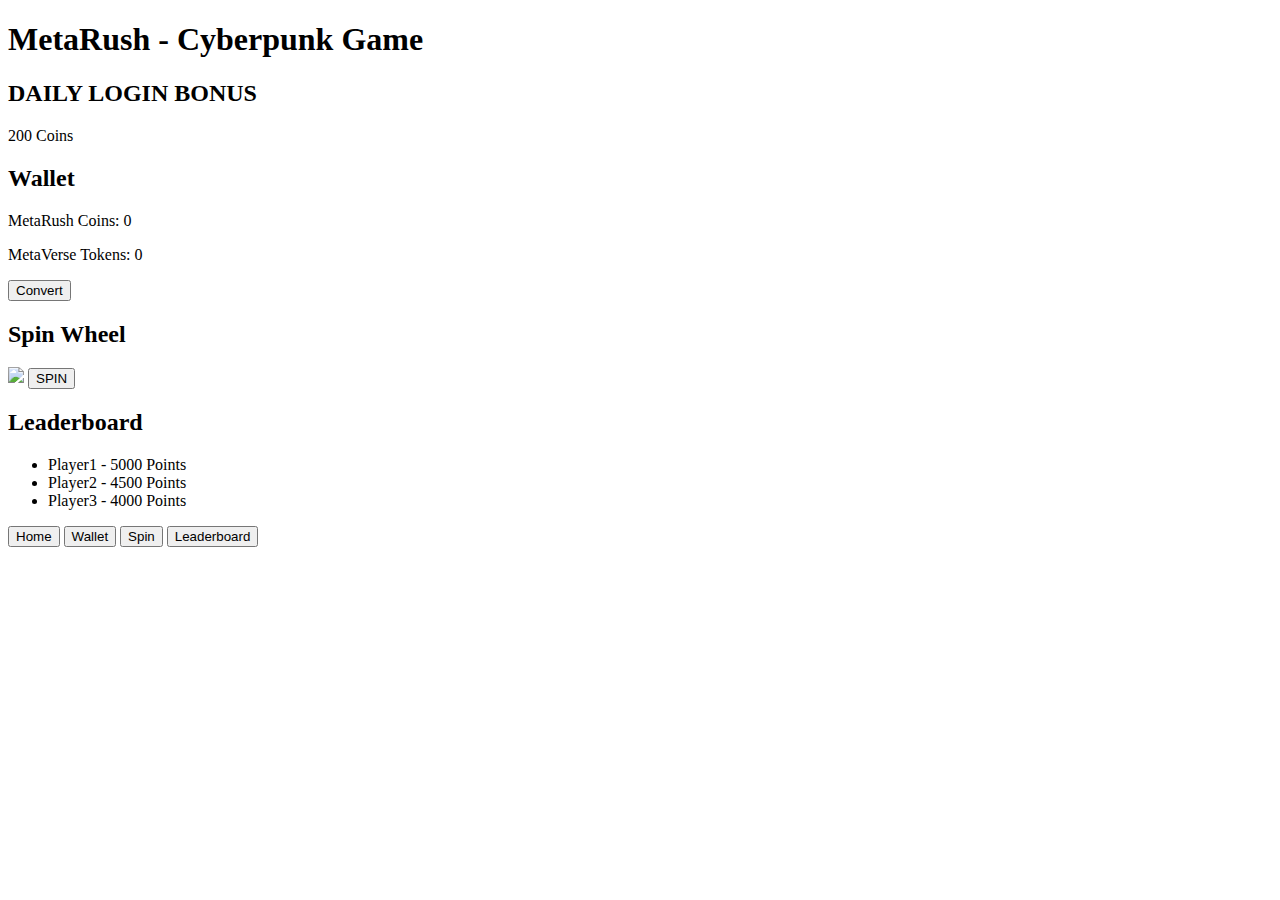
==== index.html @ 6b514fa2 "Create index.html" ====
<!DOCTYPE html>
<html lang="en">
<head>
    <meta charset="UTF-8">
    <meta name="viewport" content="width=device-width, initial-scale=1.0">
    <title>MetaRush - Cyberpunk Game</title>
    <link rel="stylesheet" href="style.css">
</head>
<body>

    <header>
        <h1>MetaRush - Cyberpunk Game</h1>
    </header>

    <main>
        <!-- Daily Login Bonus -->
        <section id="daily-bonus">
            <h2>DAILY LOGIN BONUS</h2>
            <p id="bonus-amount">200 Coins</p>
        </section>

        <!-- Wallet -->
        <section id="wallet">
            <h2>Wallet</h2>
            <p>MetaRush Coins: <span id="coin-balance">0</span></p>
            <p>MetaVerse Tokens: <span id="token-balance">0</span></p>
            <button onclick="convertCurrency()">Convert</button>
        </section>

        <!-- Spin Wheel -->
        <section id="spin-wheel">
            <h2>Spin Wheel</h2>
            <img src="assets/spin-wheel.png" id="wheel-image">
            <button onclick="spinWheel()">SPIN</button>
        </section>

        <!-- Leaderboard -->
        <section id="leaderboard">
            <h2>Leaderboard</h2>
            <ul id="leaderboard-list">
                <li>Player1 - 5000 Points</li>
                <li>Player2 - 4500 Points</li>
                <li>Player3 - 4000 Points</li>
            </ul>
        </section>
    </main>

    <footer>
        <nav>
            <button onclick="navigate('home')">Home</button>
            <button onclick="navigate('wallet')">Wallet</button>
            <button onclick="navigate('spin')">Spin</button>
            <button onclick="navigate('leaderboard')">Leaderboard</button>
        </nav>
    </footer>

    <script src="script.js"></script>
</body>
</html>
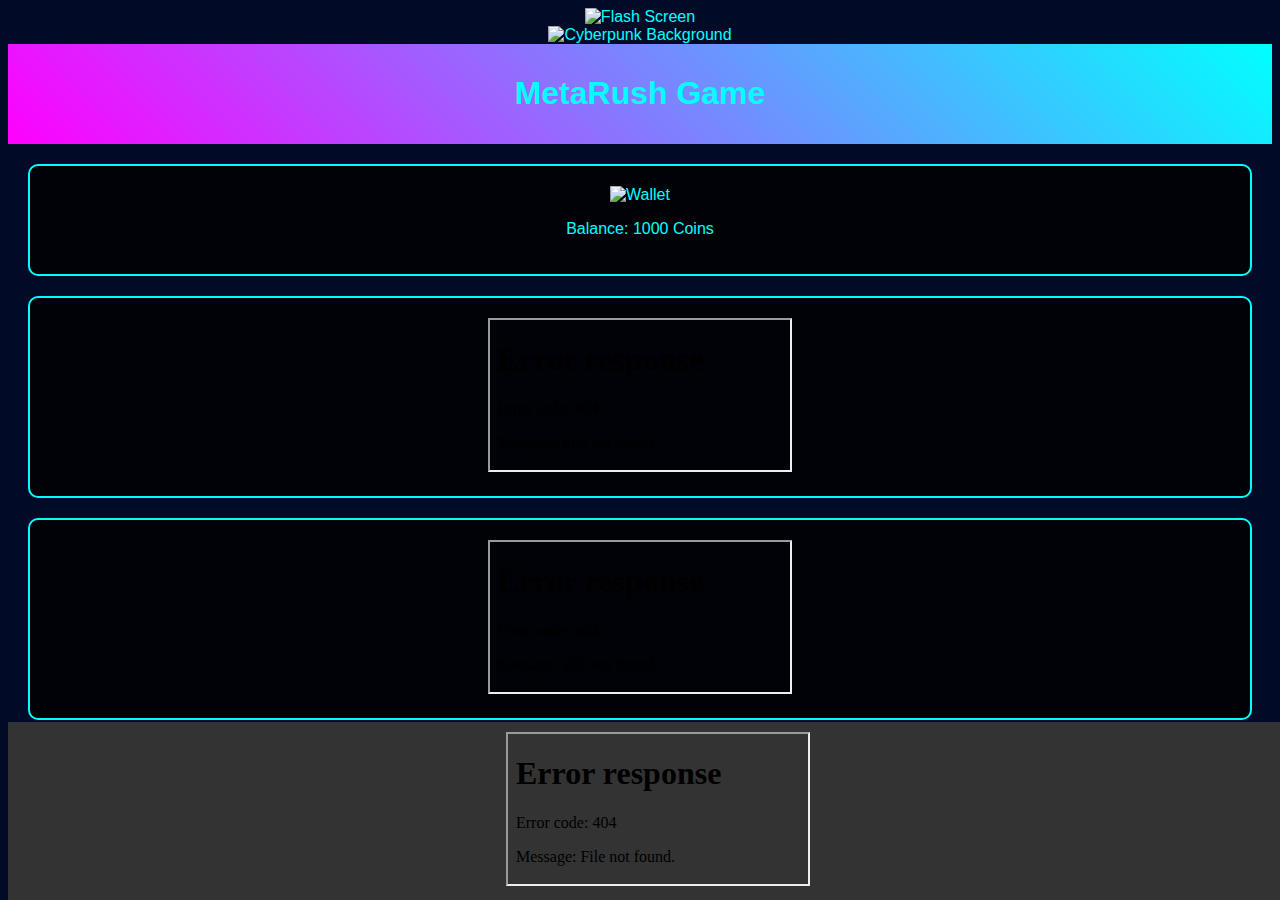
==== commit d03e56da: "Update index.html" ====
--- a/index.html
+++ b/index.html
@@ -3,57 +3,35 @@
 <head>
     <meta charset="UTF-8">
     <meta name="viewport" content="width=device-width, initial-scale=1.0">
-    <title>MetaRush - Cyberpunk Game</title>
+    <title>Cyberpunk Game</title>
     <link rel="stylesheet" href="style.css">
 </head>
 <body>
+    <div id="flash-screen">
+        <img src="assets/images/flash-screen.png" alt="Flash Screen">
+    </div>
 
-    <header>
-        <h1>MetaRush - Cyberpunk Game</h1>
-    </header>
-
-    <main>
-        <!-- Daily Login Bonus -->
-        <section id="daily-bonus">
-            <h2>DAILY LOGIN BONUS</h2>
-            <p id="bonus-amount">200 Coins</p>
-        </section>
-
-        <!-- Wallet -->
-        <section id="wallet">
-            <h2>Wallet</h2>
-            <p>MetaRush Coins: <span id="coin-balance">0</span></p>
-            <p>MetaVerse Tokens: <span id="token-balance">0</span></p>
-            <button onclick="convertCurrency()">Convert</button>
-        </section>
-
-        <!-- Spin Wheel -->
-        <section id="spin-wheel">
-            <h2>Spin Wheel</h2>
-            <img src="assets/spin-wheel.png" id="wheel-image">
-            <button onclick="spinWheel()">SPIN</button>
-        </section>
-
-        <!-- Leaderboard -->
-        <section id="leaderboard">
-            <h2>Leaderboard</h2>
-            <ul id="leaderboard-list">
-                <li>Player1 - 5000 Points</li>
-                <li>Player2 - 4500 Points</li>
-                <li>Player3 - 4000 Points</li>
-            </ul>
-        </section>
-    </main>
-
-    <footer>
-        <nav>
-            <button onclick="navigate('home')">Home</button>
-            <button onclick="navigate('wallet')">Wallet</button>
-            <button onclick="navigate('spin')">Spin</button>
-            <button onclick="navigate('leaderboard')">Leaderboard</button>
-        </nav>
-    </footer>
-
+    <div id="game-container">
+        <img id="background" src="assets/images/background.png" alt="Cyberpunk Background">
+        <header>
+            <h1>MetaRush Game</h1>
+        </header>
+        <main>
+            <section id="wallet">
+                <img src="assets/images/wallet.png" alt="Wallet">
+                <p>Balance: <span id="balance">1000</span> Coins</p>
+            </section>
+            <section id="game">
+                <iframe src="components/spin-wheel.html"></iframe>
+            </section>
+            <section id="leaderboard">
+                <iframe src="components/leaderboard.html"></iframe>
+            </section>
+        </main>
+        <footer>
+            <iframe src="components/navbar.html"></iframe>
+        </footer>
+    </div>
     <script src="script.js"></script>
 </body>
 </html>
--- a/style.css
+++ b/style.css
@@ -0,0 +1,44 @@
+body {
+    font-family: 'Orbitron', sans-serif;
+    background-color: #010A26;
+    color: #0FF;
+    text-align: center;
+}
+
+header {
+    background: linear-gradient(45deg, #FF00FF, #00FFFF);
+    padding: 10px;
+}
+
+section {
+    border: 2px solid #0FF;
+    padding: 20px;
+    margin: 20px;
+    background: rgba(0, 0, 0, 0.8);
+    border-radius: 10px;
+}
+
+button {
+    background: #FF00FF;
+    border: none;
+    padding: 10px;
+    color: #FFF;
+    cursor: pointer;
+    font-size: 18px;
+}
+
+button:hover {
+    background: #00FFFF;
+}
+
+footer {
+    position: fixed;
+    bottom: 0;
+    width: 100%;
+    background: #333;
+    padding: 10px;
+}
+
+nav button {
+    margin: 5px;
+}
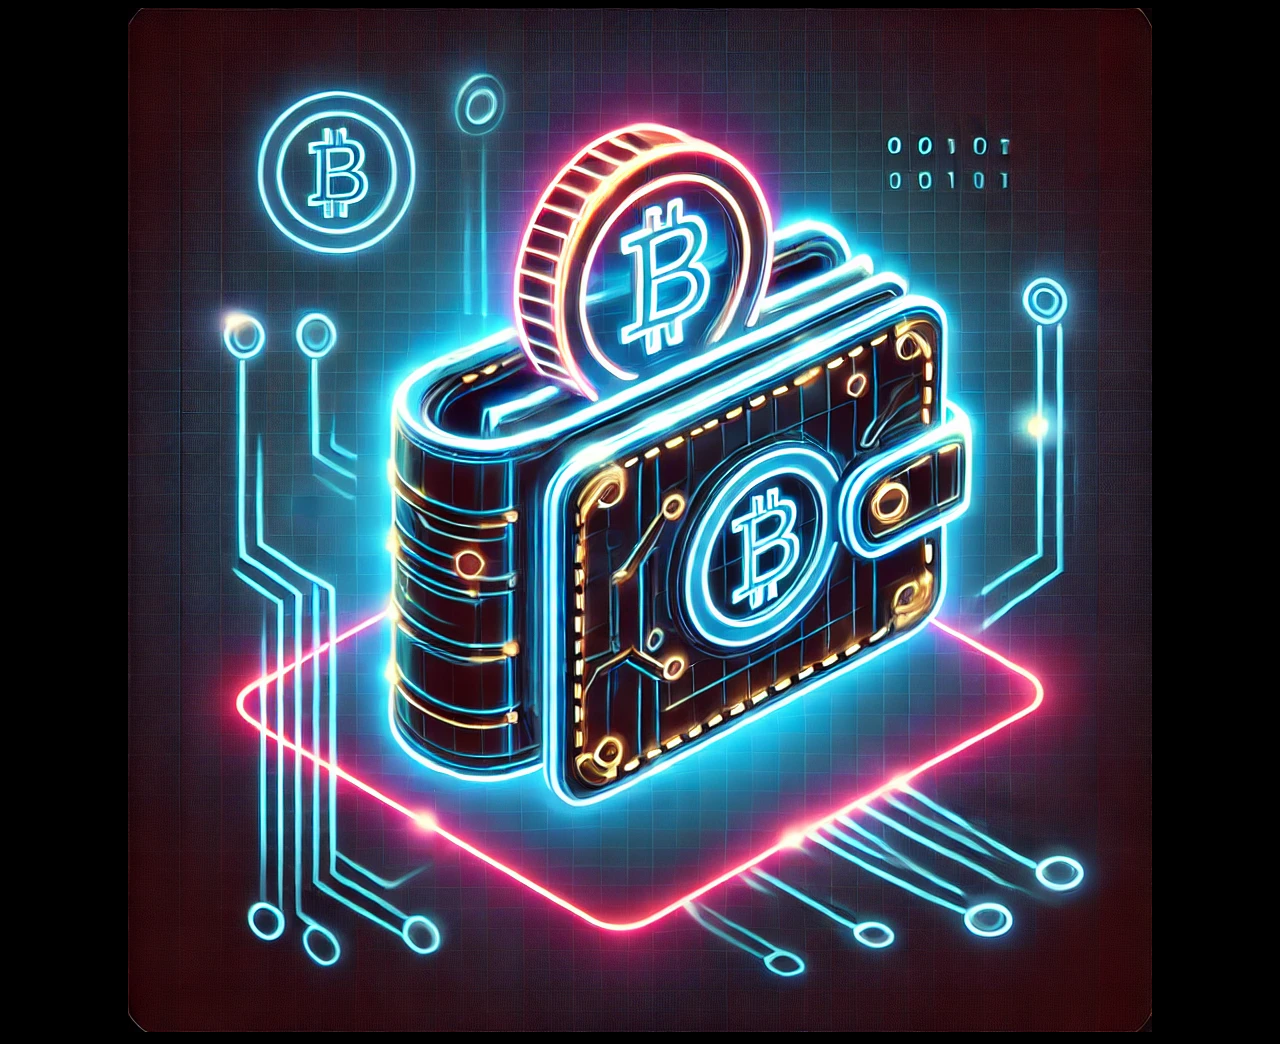
==== commit 0e8b2602: "Update index.html" ====
--- a/index.html
+++ b/index.html
@@ -3,35 +3,52 @@
 <head>
     <meta charset="UTF-8">
     <meta name="viewport" content="width=device-width, initial-scale=1.0">
-    <title>Cyberpunk Game</title>
+    <title>Cyberpunk Game UI</title>
     <link rel="stylesheet" href="style.css">
 </head>
 <body>
-    <div id="flash-screen">
-        <img src="assets/images/flash-screen.png" alt="Flash Screen">
+
+    <!-- Splash Screen -->
+    <div id="splash-screen">
+        <img src="assets/images/10e0bad6-9e22-45fe-a399-de83e188fab1.webp" alt="Splash Image">
     </div>
 
+    <!-- Main Game UI -->
     <div id="game-container">
-        <img id="background" src="assets/images/background.png" alt="Cyberpunk Background">
         <header>
-            <h1>MetaRush Game</h1>
+            <h1>MetaVerse Token Game</h1>
         </header>
-        <main>
-            <section id="wallet">
-                <img src="assets/images/wallet.png" alt="Wallet">
+
+        <div id="game-content">
+            <img src="assets/images/86162342-99c6-498a-8682-2ded2a415139.webp" alt="Game Background">
+            
+            <div class="wallet">
+                <img src="assets/images/b22b838e-4548-4a9b-b913-b3c8374ec179.webp" alt="Wallet Icon">
                 <p>Balance: <span id="balance">1000</span> Coins</p>
-            </section>
-            <section id="game">
-                <iframe src="components/spin-wheel.html"></iframe>
-            </section>
-            <section id="leaderboard">
-                <iframe src="components/leaderboard.html"></iframe>
-            </section>
-        </main>
+            </div>
+
+            <div class="spin-wheel">
+                <img src="assets/images/bec6082c-18c0-41d7-bd48-a04e2d3ea546.webp" alt="Spin Wheel">
+                <button id="spin-btn">Spin</button>
+            </div>
+
+            <div class="daily-bonus">
+                <img src="assets/images/e1e4f0de-f0df-4512-baee-2788a16c4b1b.webp" alt="Daily Bonus">
+                <button id="claim-bonus">Claim Daily Bonus</button>
+            </div>
+
+            <div class="leaderboard">
+                <img src="assets/images/ee1af72e-14c6-4933-808d-975a2bd55cb9.webp" alt="Leaderboard">
+            </div>
+        </div>
+
         <footer>
-            <iframe src="components/navbar.html"></iframe>
+            <nav>
+                <img src="assets/images/fb248aa3-a93d-4c75-81bf-f1f8aa2f39d7.webp" alt="Navigation Bar">
+            </nav>
         </footer>
     </div>
+
     <script src="script.js"></script>
 </body>
 </html>
--- a/style.css
+++ b/style.css
@@ -1,44 +1,15 @@
 body {
-    font-family: 'Orbitron', sans-serif;
-    background-color: #010A26;
-    color: #0FF;
+    font-family: 'Cyberpunk', sans-serif;
+    background-color: black;
+    color: #0ff; /* Neon glow effect */
     text-align: center;
 }
-
-header {
-    background: linear-gradient(45deg, #FF00FF, #00FFFF);
-    padding: 10px;
+#flash-screen {
+    width: 100vw;
+    height: 100vh;
+    position: absolute;
+    background: black;
 }
-
-section {
-    border: 2px solid #0FF;
-    padding: 20px;
-    margin: 20px;
-    background: rgba(0, 0, 0, 0.8);
-    border-radius: 10px;
+#game-container {
+    display: none;
 }
-
-button {
-    background: #FF00FF;
-    border: none;
-    padding: 10px;
-    color: #FFF;
-    cursor: pointer;
-    font-size: 18px;
-}
-
-button:hover {
-    background: #00FFFF;
-}
-
-footer {
-    position: fixed;
-    bottom: 0;
-    width: 100%;
-    background: #333;
-    padding: 10px;
-}
-
-nav button {
-    margin: 5px;
-}
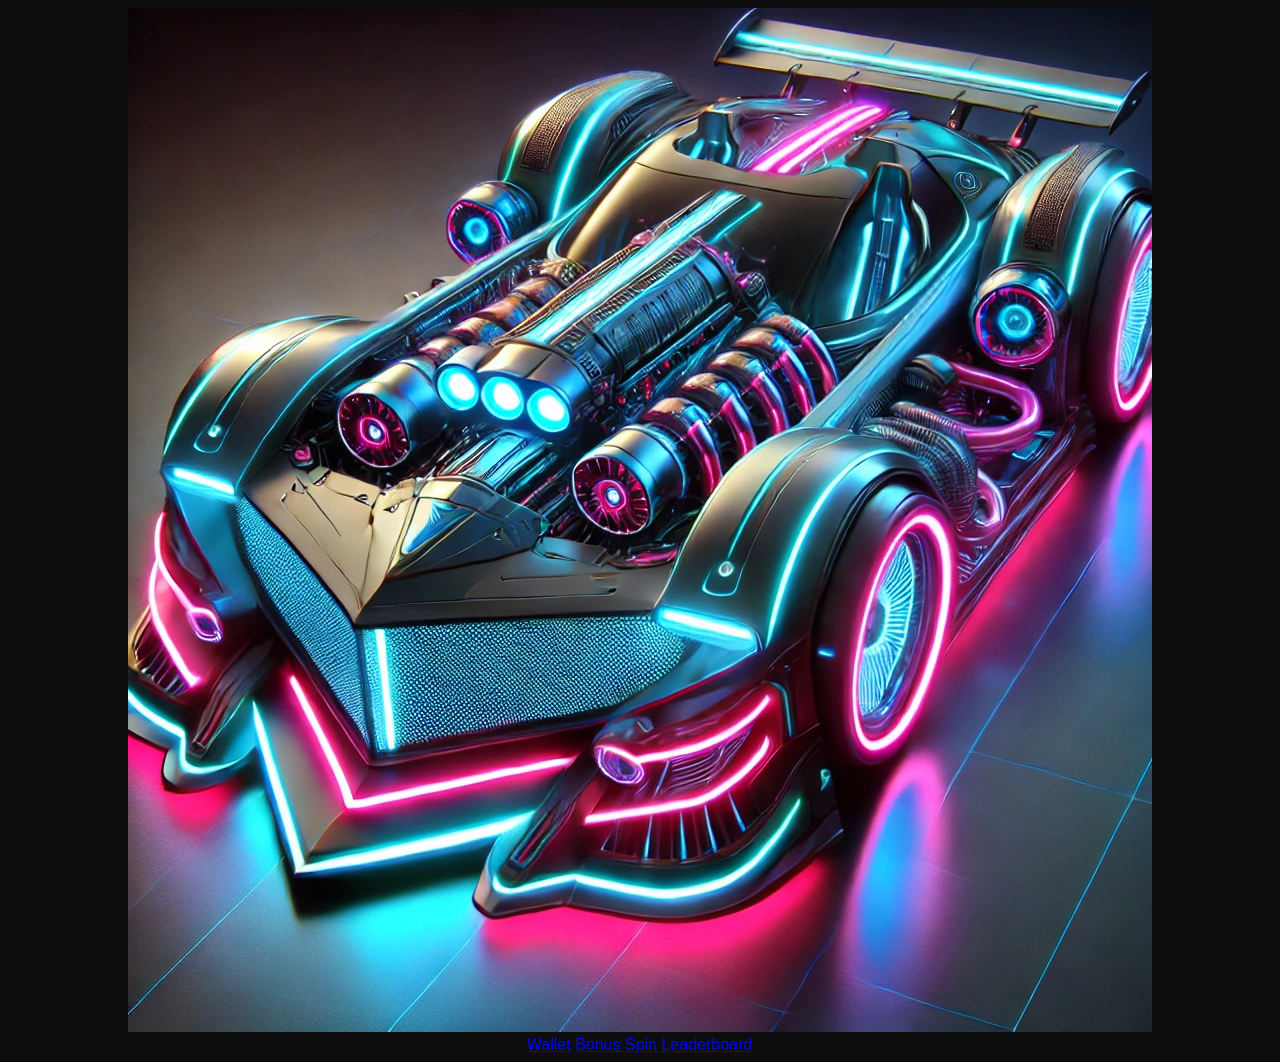
==== commit bb6236bc: "Update index.html" ====
--- a/index.html
+++ b/index.html
@@ -3,52 +3,66 @@
 <head>
     <meta charset="UTF-8">
     <meta name="viewport" content="width=device-width, initial-scale=1.0">
-    <title>Cyberpunk Game UI</title>
+    <title>MetaRush - Cyberpunk Game UI</title>
     <link rel="stylesheet" href="style.css">
 </head>
 <body>
 
-    <!-- Splash Screen -->
-    <div id="splash-screen">
-        <img src="assets/images/10e0bad6-9e22-45fe-a399-de83e188fab1.webp" alt="Splash Image">
+    <!-- Flash Screen -->
+    <div id="flash-screen">
+        <img src="assets/images/b22b838e-4548-4a9b-b913-b3c8374ec179.webp" alt="Flash Screen">
     </div>
 
     <!-- Main Game UI -->
     <div id="game-container">
+
+        <!-- Header -->
         <header>
-            <h1>MetaVerse Token Game</h1>
+            <h1>MetaRush</h1>
+            <p>Cyberpunk Game Experience</p>
         </header>
 
-        <div id="game-content">
-            <img src="assets/images/86162342-99c6-498a-8682-2ded2a415139.webp" alt="Game Background">
-            
-            <div class="wallet">
-                <img src="assets/images/b22b838e-4548-4a9b-b913-b3c8374ec179.webp" alt="Wallet Icon">
-                <p>Balance: <span id="balance">1000</span> Coins</p>
-            </div>
+        <!-- Wallet Section -->
+        <section id="wallet">
+            <h2>Wallet</h2>
+            <p>Total Balance: <span id="balance">1000</span> MetaRush Coins</p>
+            <button onclick="convertCurrency()">Convert to Tokens</button>
+        </section>
 
-            <div class="spin-wheel">
-                <img src="assets/images/bec6082c-18c0-41d7-bd48-a04e2d3ea546.webp" alt="Spin Wheel">
-                <button id="spin-btn">Spin</button>
-            </div>
+        <!-- Daily Bonus Section -->
+        <section id="daily-bonus">
+            <h2>Daily Login Bonus</h2>
+            <p>Claim: <span id="bonus-amount">200</span> Coins</p>
+            <button onclick="claimBonus()">Claim Now</button>
+        </section>
 
-            <div class="daily-bonus">
-                <img src="assets/images/e1e4f0de-f0df-4512-baee-2788a16c4b1b.webp" alt="Daily Bonus">
-                <button id="claim-bonus">Claim Daily Bonus</button>
-            </div>
+        <!-- Spin Wheel Section -->
+        <section id="spin-wheel">
+            <h2>Spin & Win</h2>
+            <img src="assets/images/86162342-99c6-498a-8682-2ded2a415139.webp" alt="Spin Wheel" id="wheel">
+            <button onclick="spinWheel()">Spin</button>
+        </section>
 
-            <div class="leaderboard">
-                <img src="assets/images/ee1af72e-14c6-4933-808d-975a2bd55cb9.webp" alt="Leaderboard">
-            </div>
-        </div>
+        <!-- Leaderboard Section -->
+        <section id="leaderboard">
+            <h2>Leaderboard</h2>
+            <ul id="leaderboard-list">
+                <li>Player1 - 5000 Coins</li>
+                <li>Player2 - 4500 Coins</li>
+                <li>Player3 - 4000 Coins</li>
+            </ul>
+        </section>
 
-        <footer>
-            <nav>
-                <img src="assets/images/fb248aa3-a93d-4c75-81bf-f1f8aa2f39d7.webp" alt="Navigation Bar">
-            </nav>
-        </footer>
     </div>
 
-    <script src="script.js"></script>
+    <!-- Navigation Bar -->
+    <nav id="bottom-nav">
+        <a href="#wallet">Wallet</a>
+        <a href="#daily-bonus">Bonus</a>
+        <a href="#spin-wheel">Spin</a>
+        <a href="#leaderboard">Leaderboard</a>
+    </nav>
+
+    <script src="style.js"></script>
 </body>
 </html>
--- a/style.css
+++ b/style.css
@@ -1,15 +1,46 @@
 body {
+    background-color: #0d0d0d;
+    color: #fff;
     font-family: 'Cyberpunk', sans-serif;
-    background-color: black;
-    color: #0ff; /* Neon glow effect */
     text-align: center;
 }
-#flash-screen {
-    width: 100vw;
+
+#splash-screen {
+    width: 100%;
     height: 100vh;
-    position: absolute;
-    background: black;
+    display: flex;
+    justify-content: center;
+    align-items: center;
+    background-color: #000;
 }
+
+#splash-screen img {
+    width: 80%;
+    animation: fadeOut 3s forwards;
+}
+
+@keyframes fadeOut {
+    0% { opacity: 1; }
+    100% { opacity: 0; display: none; }
+}
+
 #game-container {
     display: none;
+    padding: 20px;
 }
+
+.wallet, .spin-wheel, .daily-bonus, .leaderboard {
+    margin: 20px;
+}
+
+button {
+    background: #ff00ff;
+    border: none;
+    color: white;
+    padding: 10px 20px;
+    cursor: pointer;
+}
+
+button:hover {
+    background: #ff0099;
+}
